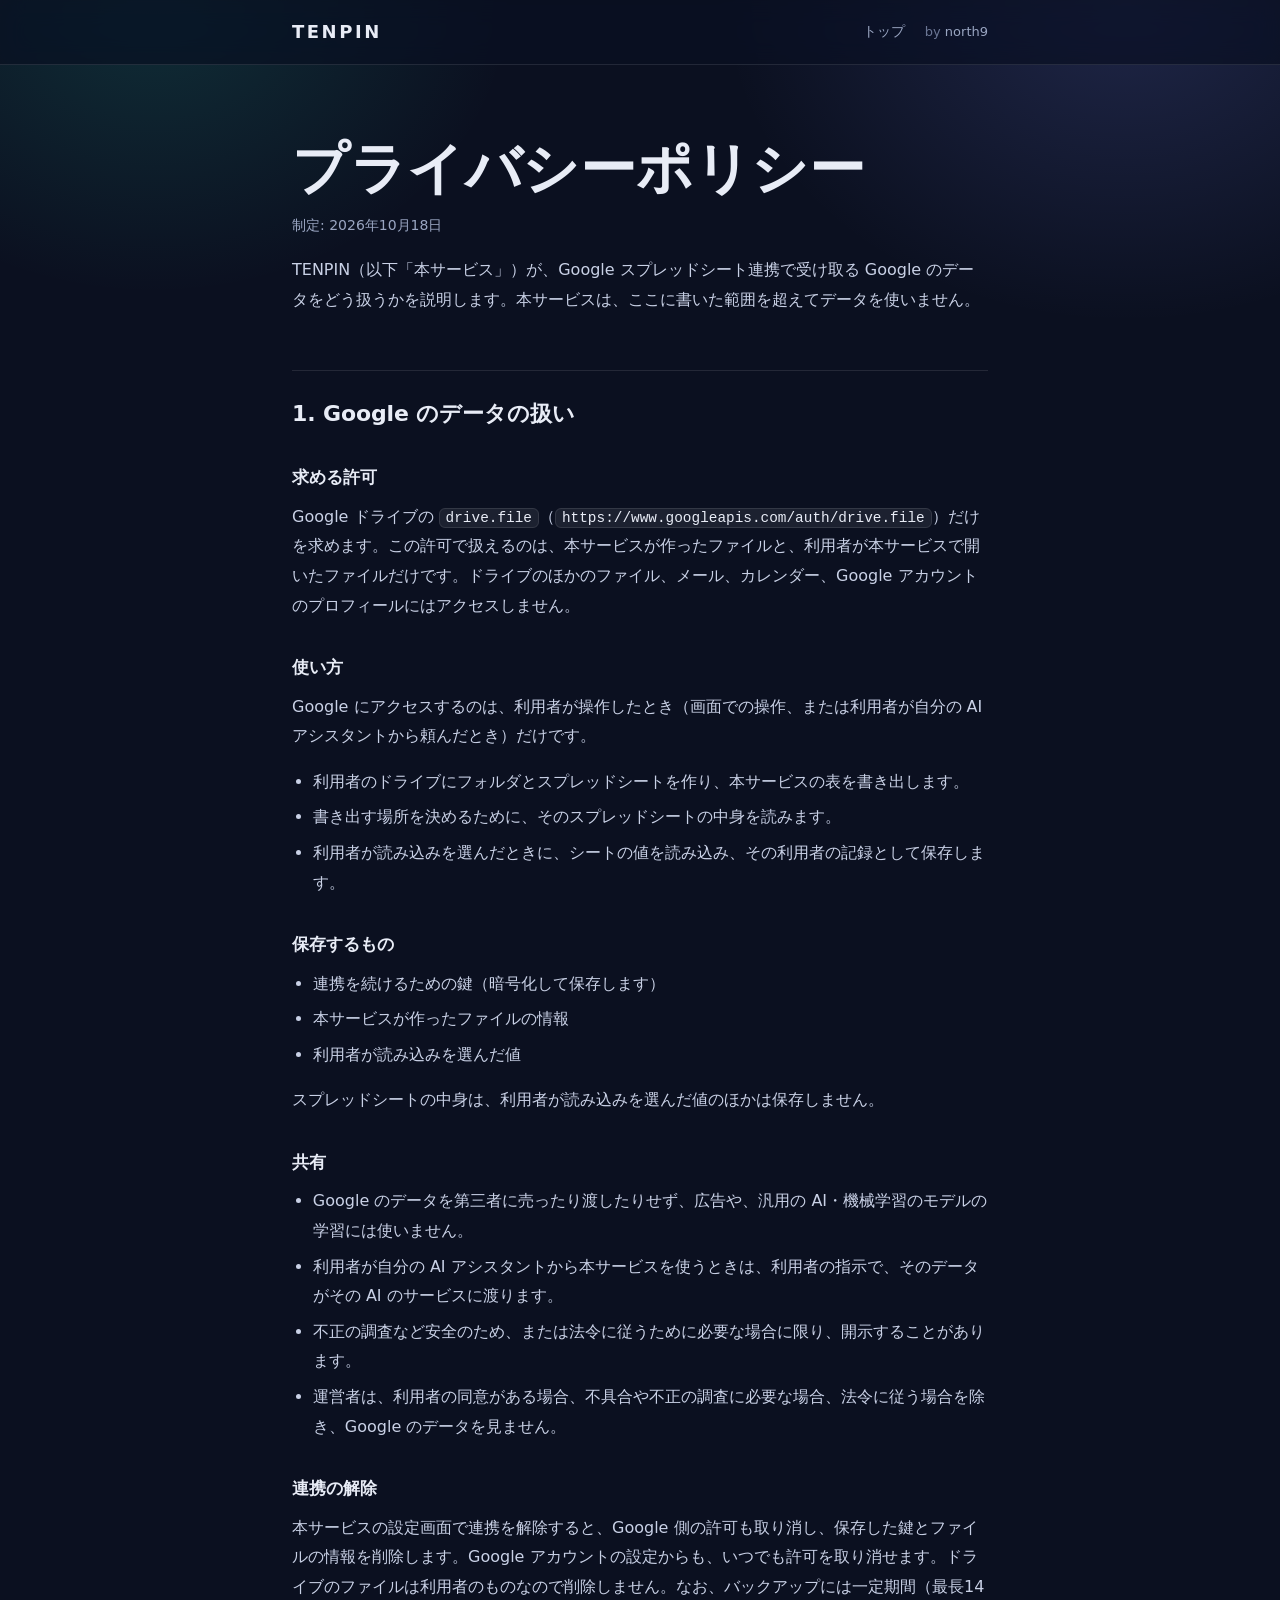
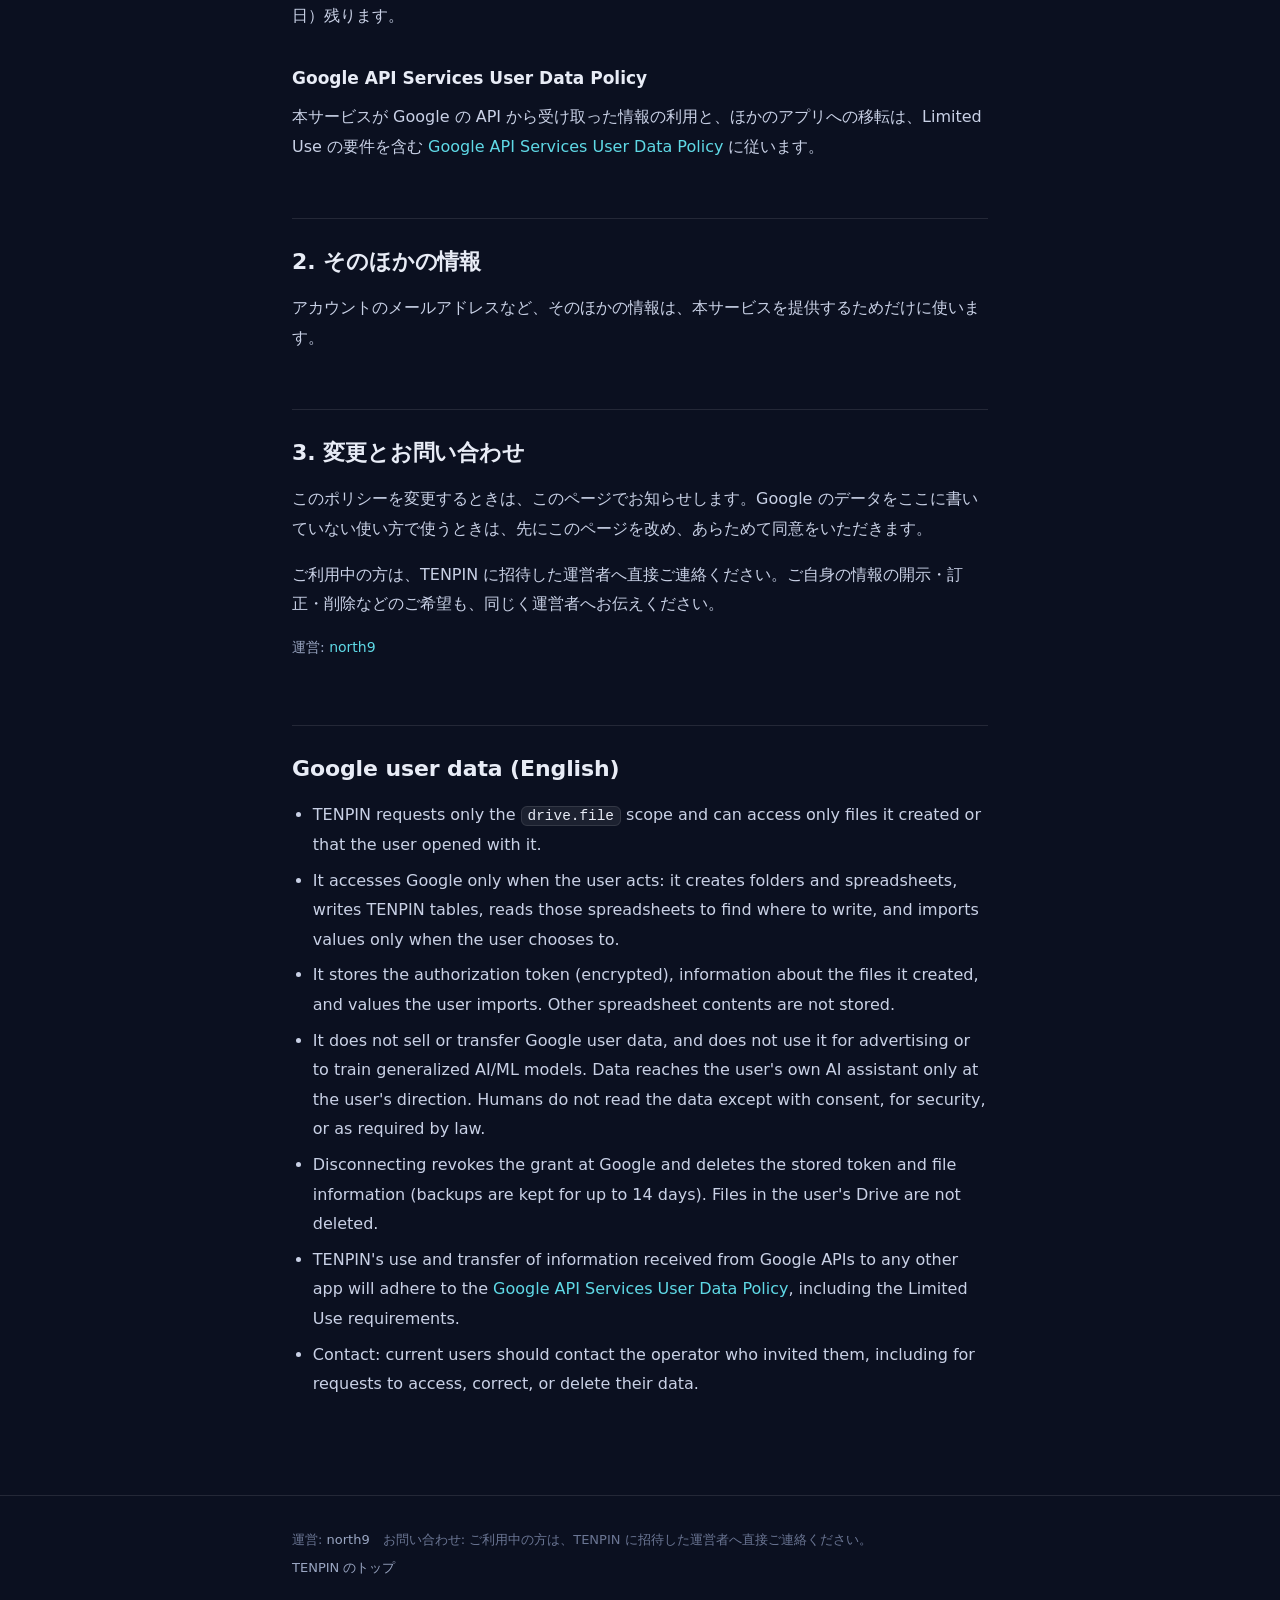
==== privacy.html @ 9967315d "Add files via upload" ====
<!doctype html>
<html lang="ja">
<head>
  <meta charset="utf-8">
  <meta name="viewport" content="width=device-width, initial-scale=1">
  <title>プライバシーポリシー — TENPIN</title>
  <meta name="description" content="TENPIN が Google のデータをどう扱うか。">
  <meta name="theme-color" content="#0b1020">
  <link rel="icon" href="favicon.svg" type="image/svg+xml">
  <link rel="stylesheet" href="style.css">
</head>
<body>
  <header class="site">
    <div class="wrap">
      <a class="brand" href="./">TENPIN</a>
      <nav aria-label="サイト内">
        <a href="./">トップ</a>
        <span class="by">by <a href="https://north9.jp/">north9</a></span>
      </nav>
    </div>
  </header>

  <main class="wrap">
    <h1>プライバシーポリシー</h1>
    <p class="meta">制定: 2026年10月18日</p>

    <p>TENPIN（以下「本サービス」）が、Google スプレッドシート連携で受け取る Google のデータをどう扱うかを説明します。本サービスは、ここに書いた範囲を超えてデータを使いません。</p>

    <h2>1. Google のデータの扱い</h2>

    <h3>求める許可</h3>
    <p>Google ドライブの <code>drive.file</code>（<code>https://www.googleapis.com/auth/drive.file</code>）だけを求めます。この許可で扱えるのは、本サービスが作ったファイルと、利用者が本サービスで開いたファイルだけです。ドライブのほかのファイル、メール、カレンダー、Google アカウントのプロフィールにはアクセスしません。</p>

    <h3>使い方</h3>
    <p>Google にアクセスするのは、利用者が操作したとき（画面での操作、または利用者が自分の AI アシスタントから頼んだとき）だけです。</p>
    <ul>
      <li>利用者のドライブにフォルダとスプレッドシートを作り、本サービスの表を書き出します。</li>
      <li>書き出す場所を決めるために、そのスプレッドシートの中身を読みます。</li>
      <li>利用者が読み込みを選んだときに、シートの値を読み込み、その利用者の記録として保存します。</li>
    </ul>

    <h3>保存するもの</h3>
    <ul>
      <li>連携を続けるための鍵（暗号化して保存します）</li>
      <li>本サービスが作ったファイルの情報</li>
      <li>利用者が読み込みを選んだ値</li>
    </ul>
    <p>スプレッドシートの中身は、利用者が読み込みを選んだ値のほかは保存しません。</p>

    <h3>共有</h3>
    <ul>
      <li>Google のデータを第三者に売ったり渡したりせず、広告や、汎用の AI・機械学習のモデルの学習には使いません。</li>
      <li>利用者が自分の AI アシスタントから本サービスを使うときは、利用者の指示で、そのデータがその AI のサービスに渡ります。</li>
      <li>不正の調査など安全のため、または法令に従うために必要な場合に限り、開示することがあります。</li>
      <li>運営者は、利用者の同意がある場合、不具合や不正の調査に必要な場合、法令に従う場合を除き、Google のデータを見ません。</li>
    </ul>

    <h3>連携の解除</h3>
    <p>本サービスの設定画面で連携を解除すると、Google 側の許可も取り消し、保存した鍵とファイルの情報を削除します。Google アカウントの設定からも、いつでも許可を取り消せます。ドライブのファイルは利用者のものなので削除しません。なお、バックアップには一定期間（最長14日）残ります。</p>

    <h3>Google API Services User Data Policy</h3>
    <p>本サービスが Google の API から受け取った情報の利用と、ほかのアプリへの移転は、Limited Use の要件を含む <a href="https://developers.google.com/terms/api-services-user-data-policy">Google API Services User Data Policy</a> に従います。</p>

    <h2>2. そのほかの情報</h2>
    <p>アカウントのメールアドレスなど、そのほかの情報は、本サービスを提供するためだけに使います。</p>

    <h2>3. 変更とお問い合わせ</h2>
    <p>このポリシーを変更するときは、このページでお知らせします。Google のデータをここに書いていない使い方で使うときは、先にこのページを改め、あらためて同意をいただきます。</p>
    <p>ご利用中の方は、TENPIN に招待した運営者へ直接ご連絡ください。ご自身の情報の開示・訂正・削除などのご希望も、同じく運営者へお伝えください。</p>
    <p class="meta">運営: <a href="https://north9.jp/">north9</a></p>

    <section class="en" id="en" lang="en">
      <h2>Google user data (English)</h2>
      <ul>
        <li>TENPIN requests only the <code>drive.file</code> scope and can access only files it created or that the user opened with it.</li>
        <li>It accesses Google only when the user acts: it creates folders and spreadsheets, writes TENPIN tables, reads those spreadsheets to find where to write, and imports values only when the user chooses to.</li>
        <li>It stores the authorization token (encrypted), information about the files it created, and values the user imports. Other spreadsheet contents are not stored.</li>
        <li>It does not sell or transfer Google user data, and does not use it for advertising or to train generalized AI/ML models. Data reaches the user's own AI assistant only at the user's direction. Humans do not read the data except with consent, for security, or as required by law.</li>
        <li>Disconnecting revokes the grant at Google and deletes the stored token and file information (backups are kept for up to 14 days). Files in the user's Drive are not deleted.</li>
        <li>TENPIN's use and transfer of information received from Google APIs to any other app will adhere to the <a href="https://developers.google.com/terms/api-services-user-data-policy">Google API Services User Data Policy</a>, including the Limited Use requirements.</li>
        <li>Contact: current users should contact the operator who invited them, including for requests to access, correct, or delete their data.</li>
      </ul>
    </section>
  </main>

  <footer class="site">
    <div class="wrap">
      <p>運営: <a href="https://north9.jp/">north9</a>　お問い合わせ: ご利用中の方は、TENPIN に招待した運営者へ直接ご連絡ください。</p>
      <p><a href="./">TENPIN のトップ</a></p>
    </div>
  </footer>
</body>
</html>
---- style.css ----
/* north9.jp と同じ色と文字（TENPIN は north9 のプロダクト） */
:root {
  --bg: #0b1020;
  --surface: rgba(255, 255, 255, 0.04);
  --surface-strong: rgba(255, 255, 255, 0.07);
  --line: rgba(255, 255, 255, 0.10);
  --line-strong: rgba(255, 255, 255, 0.18);
  --text: #e8ecf6;
  --body: #c9d1e6;
  --muted: #9aa6c2;
  --faint: #6b7694;
  --accent-a: #2ee6c5;
  --accent-b: #7c8cff;
  --accent: #5fd9e6;
  --todo-bg: rgba(242, 184, 75, 0.18);
  --todo-text: #f6cf7d;
  --font: "Inter", "Segoe UI", system-ui, -apple-system, "Hiragino Sans", "Hiragino Kaku Gothic ProN", "Yu Gothic UI", "Noto Sans JP", Meiryo, sans-serif;
}
* { box-sizing: border-box; }
html { -webkit-text-size-adjust: 100%; }
body {
  margin: 0;
  background:
    radial-gradient(40% 420px at 12% 0, rgba(46, 230, 197, 0.14), transparent 70%),
    radial-gradient(45% 460px at 88% 0, rgba(124, 140, 255, 0.18), transparent 70%),
    var(--bg);
  background-repeat: no-repeat;
  color: var(--body);
  font-family: var(--font);
  font-size: 16px;
  line-height: 1.85;
  -webkit-font-smoothing: antialiased;
}
a { color: var(--accent); text-decoration: none; }
a:hover { text-decoration: underline; text-underline-offset: 3px; }
strong { color: var(--text); }
.wrap { width: 100%; max-width: 760px; margin: 0 auto; padding: 0 16px; }
@media (min-width: 720px) { .wrap { padding: 0 32px; } }

/* ---- header ---- */
header.site {
  position: sticky; top: 0; z-index: 10;
  background: rgba(11, 16, 32, 0.72);
  backdrop-filter: saturate(140%) blur(12px);
  -webkit-backdrop-filter: saturate(140%) blur(12px);
  border-bottom: 1px solid var(--line);
}
header.site .wrap { display: flex; align-items: center; justify-content: space-between; height: 64px; gap: 16px; }
.brand { color: var(--text); font-weight: 800; letter-spacing: 0.14em; font-size: 18px; }
.brand:hover { text-decoration: none; }
nav { display: flex; align-items: center; gap: 20px; font-size: 14px; }
nav a { color: var(--muted); }
nav a:hover { color: var(--text); text-decoration: none; }
.by { color: var(--faint); font-size: 13px; }
.by a { color: var(--muted); }

/* ---- page ---- */
main.wrap { padding-top: 72px; padding-bottom: 80px; }
@media (max-width: 640px) { main.wrap { padding-top: 48px; } }
h1 {
  margin: 0 0 12px; color: var(--text);
  font-size: clamp(30px, 6.5vw, 56px); line-height: 1.15; letter-spacing: 0.01em; font-weight: 800;
}
h1.wordmark { letter-spacing: 0.08em; }
h1 .grad, .grad {
  background: linear-gradient(100deg, var(--accent-a), var(--accent-b));
  -webkit-background-clip: text; background-clip: text; color: transparent;
}
h2 {
  margin: 56px 0 16px; padding-top: 28px; border-top: 1px solid var(--line);
  color: var(--text); font-size: 22px; line-height: 1.4; letter-spacing: -0.005em;
}
h3 { margin: 32px 0 8px; color: var(--text); font-size: 17px; }
p, ul, ol { margin: 0 0 16px; }
ul, ol { padding-left: 1.3em; }
li { margin: 6px 0; }
.expansion { color: var(--muted); font-size: 14px; letter-spacing: 0.02em; margin-bottom: 28px; }
.lead { font-size: clamp(17px, 2.2vw, 20px); color: var(--text); }
.meta { color: var(--muted); font-size: 14px; }
.note { background: var(--surface); border: 1px solid var(--line); border-radius: 14px; padding: 16px 20px; }
code {
  font-family: ui-monospace, SFMono-Regular, Menlo, Consolas, monospace; font-size: 0.9em;
  background: var(--surface-strong); border: 1px solid var(--line); padding: 1px 6px; border-radius: 6px;
  overflow-wrap: anywhere; color: var(--text);
}
.todo { background: var(--todo-bg); color: var(--todo-text); padding: 0 6px; border-radius: 4px; font-weight: 600; }
section.en { margin-top: 64px; }

/* ---- footer ---- */
footer.site { border-top: 1px solid var(--line); color: var(--faint); font-size: 13px; padding: 28px 0 48px; }
footer.site p { margin: 4px 0; }
footer.site a { color: var(--muted); }
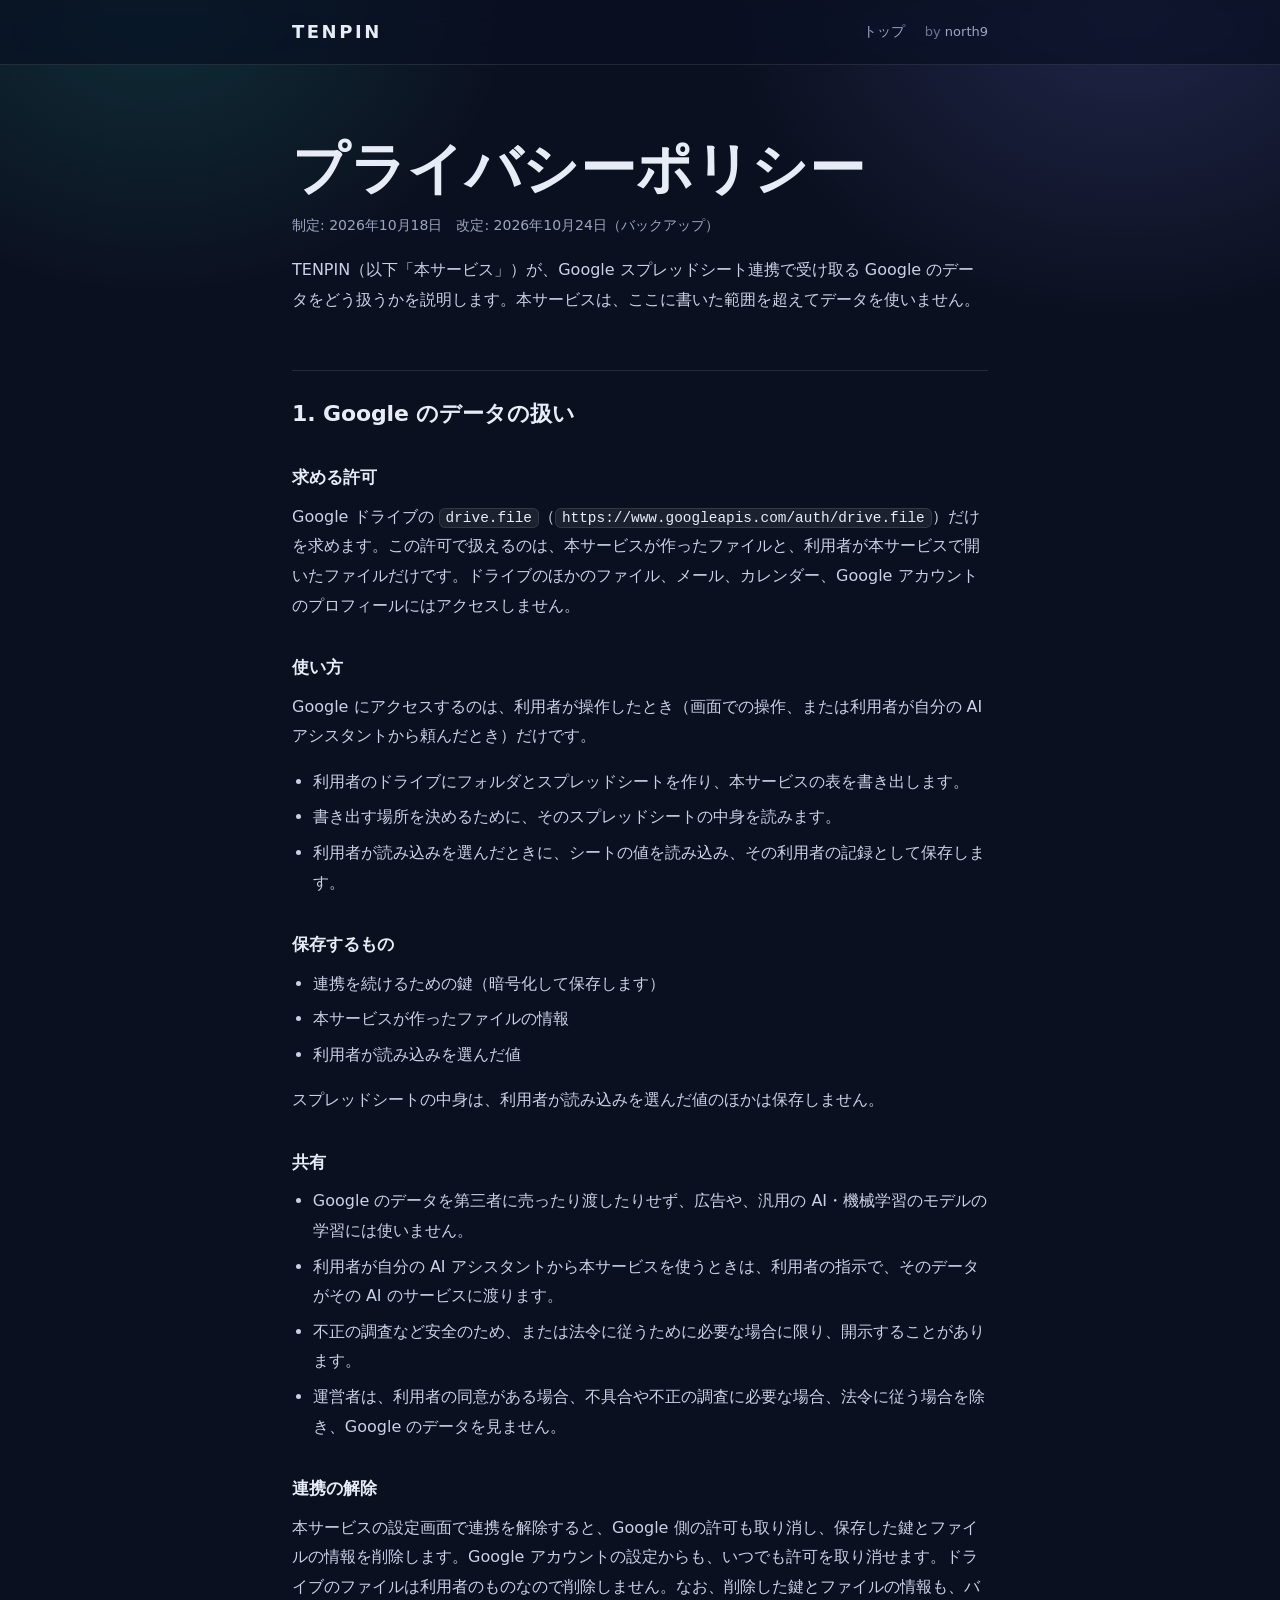
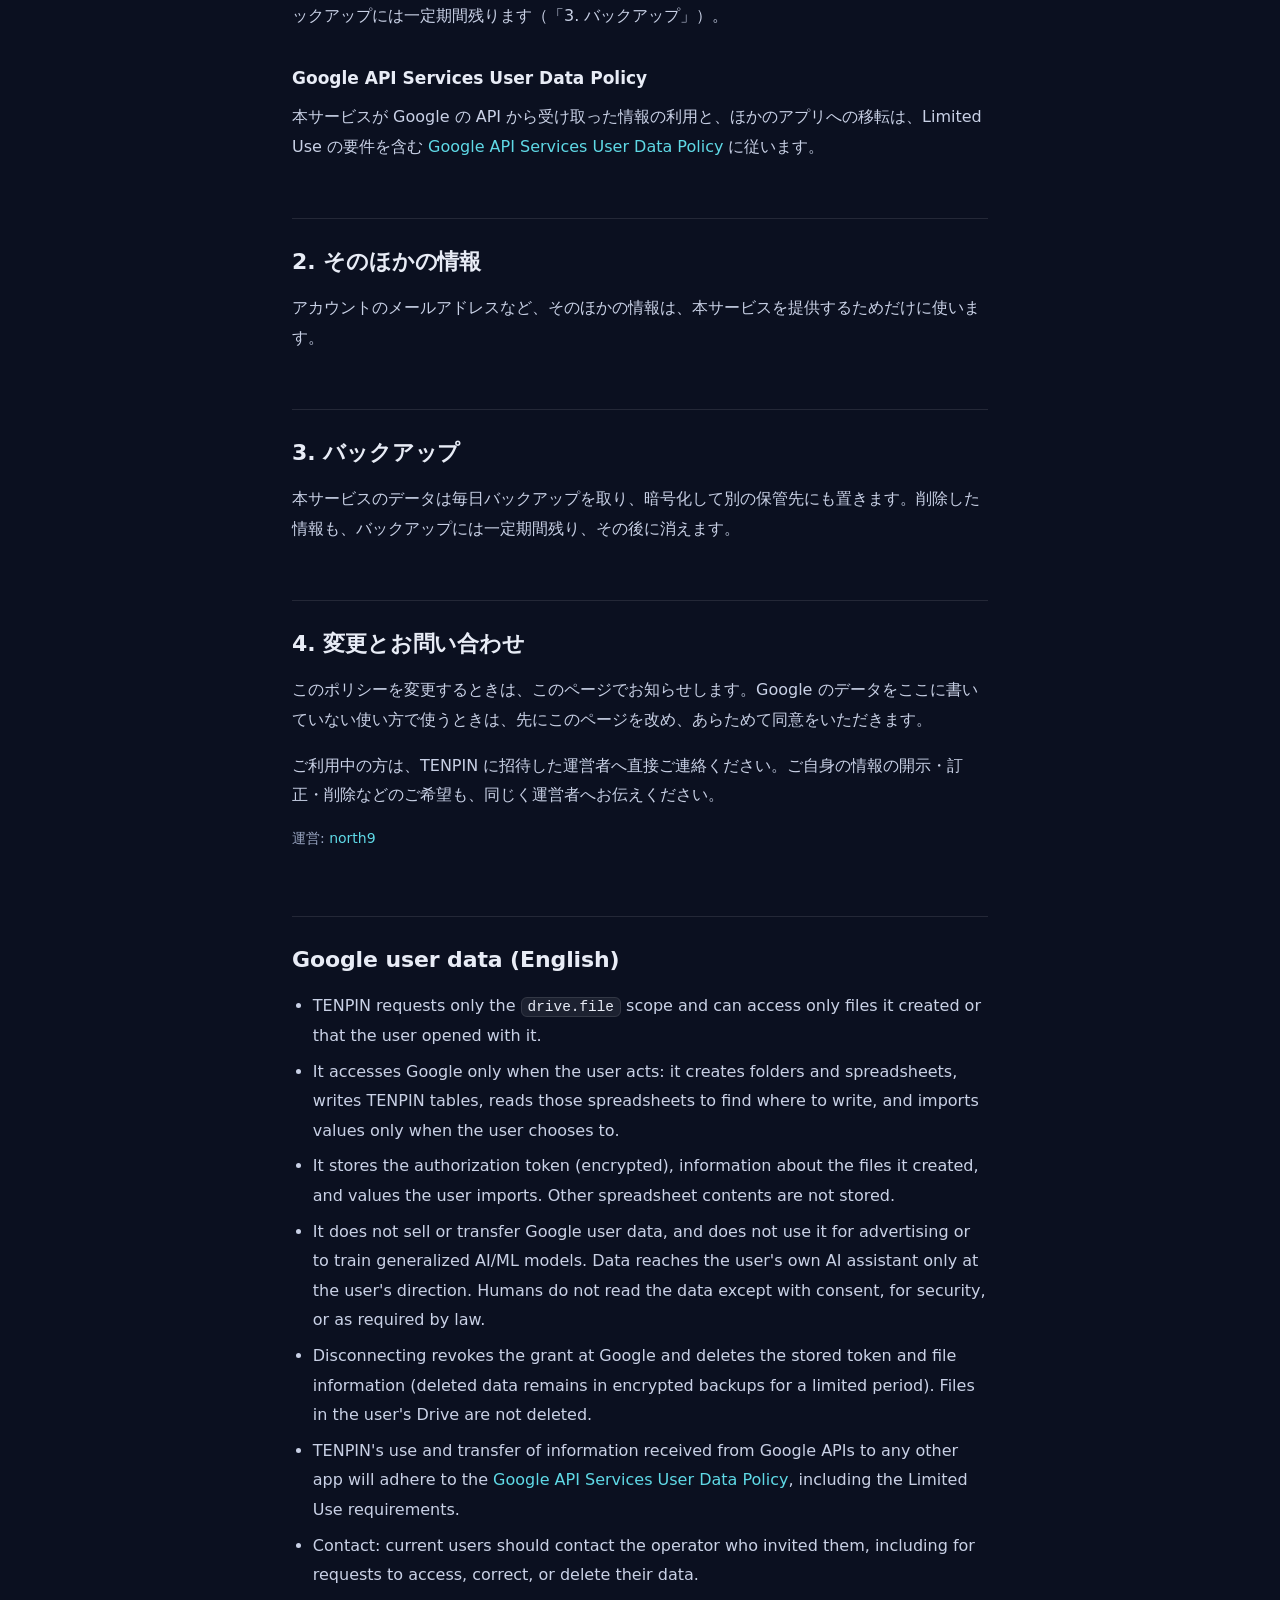
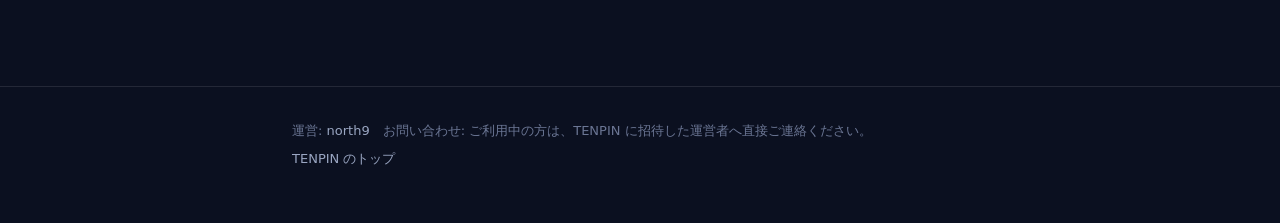
==== commit ee787e93: "Update privacy.html back up policy is changed." ====
--- a/privacy.html
+++ b/privacy.html
@@ -22,7 +22,7 @@
 
   <main class="wrap">
     <h1>プライバシーポリシー</h1>
-    <p class="meta">制定: 2026年10月18日</p>
+    <p class="meta">制定: 2026年10月18日　改定: 2026年10月24日（バックアップ）</p>
 
     <p>TENPIN（以下「本サービス」）が、Google スプレッドシート連携で受け取る Google のデータをどう扱うかを説明します。本サービスは、ここに書いた範囲を超えてデータを使いません。</p>
 
@@ -56,7 +56,7 @@
     </ul>
 
     <h3>連携の解除</h3>
-    <p>本サービスの設定画面で連携を解除すると、Google 側の許可も取り消し、保存した鍵とファイルの情報を削除します。Google アカウントの設定からも、いつでも許可を取り消せます。ドライブのファイルは利用者のものなので削除しません。なお、バックアップには一定期間（最長14日）残ります。</p>
+    <p>本サービスの設定画面で連携を解除すると、Google 側の許可も取り消し、保存した鍵とファイルの情報を削除します。Google アカウントの設定からも、いつでも許可を取り消せます。ドライブのファイルは利用者のものなので削除しません。なお、削除した鍵とファイルの情報も、バックアップには一定期間残ります（「3. バックアップ」）。</p>
 
     <h3>Google API Services User Data Policy</h3>
     <p>本サービスが Google の API から受け取った情報の利用と、ほかのアプリへの移転は、Limited Use の要件を含む <a href="https://developers.google.com/terms/api-services-user-data-policy">Google API Services User Data Policy</a> に従います。</p>
@@ -64,7 +64,10 @@
     <h2>2. そのほかの情報</h2>
     <p>アカウントのメールアドレスなど、そのほかの情報は、本サービスを提供するためだけに使います。</p>
 
-    <h2>3. 変更とお問い合わせ</h2>
+    <h2>3. バックアップ</h2>
+    <p>本サービスのデータは毎日バックアップを取り、暗号化して別の保管先にも置きます。削除した情報も、バックアップには一定期間残り、その後に消えます。</p>
+
+    <h2>4. 変更とお問い合わせ</h2>
     <p>このポリシーを変更するときは、このページでお知らせします。Google のデータをここに書いていない使い方で使うときは、先にこのページを改め、あらためて同意をいただきます。</p>
     <p>ご利用中の方は、TENPIN に招待した運営者へ直接ご連絡ください。ご自身の情報の開示・訂正・削除などのご希望も、同じく運営者へお伝えください。</p>
     <p class="meta">運営: <a href="https://north9.jp/">north9</a></p>
@@ -76,7 +79,7 @@
         <li>It accesses Google only when the user acts: it creates folders and spreadsheets, writes TENPIN tables, reads those spreadsheets to find where to write, and imports values only when the user chooses to.</li>
         <li>It stores the authorization token (encrypted), information about the files it created, and values the user imports. Other spreadsheet contents are not stored.</li>
         <li>It does not sell or transfer Google user data, and does not use it for advertising or to train generalized AI/ML models. Data reaches the user's own AI assistant only at the user's direction. Humans do not read the data except with consent, for security, or as required by law.</li>
-        <li>Disconnecting revokes the grant at Google and deletes the stored token and file information (backups are kept for up to 14 days). Files in the user's Drive are not deleted.</li>
+        <li>Disconnecting revokes the grant at Google and deletes the stored token and file information (deleted data remains in encrypted backups for a limited period). Files in the user's Drive are not deleted.</li>
         <li>TENPIN's use and transfer of information received from Google APIs to any other app will adhere to the <a href="https://developers.google.com/terms/api-services-user-data-policy">Google API Services User Data Policy</a>, including the Limited Use requirements.</li>
         <li>Contact: current users should contact the operator who invited them, including for requests to access, correct, or delete their data.</li>
       </ul>
